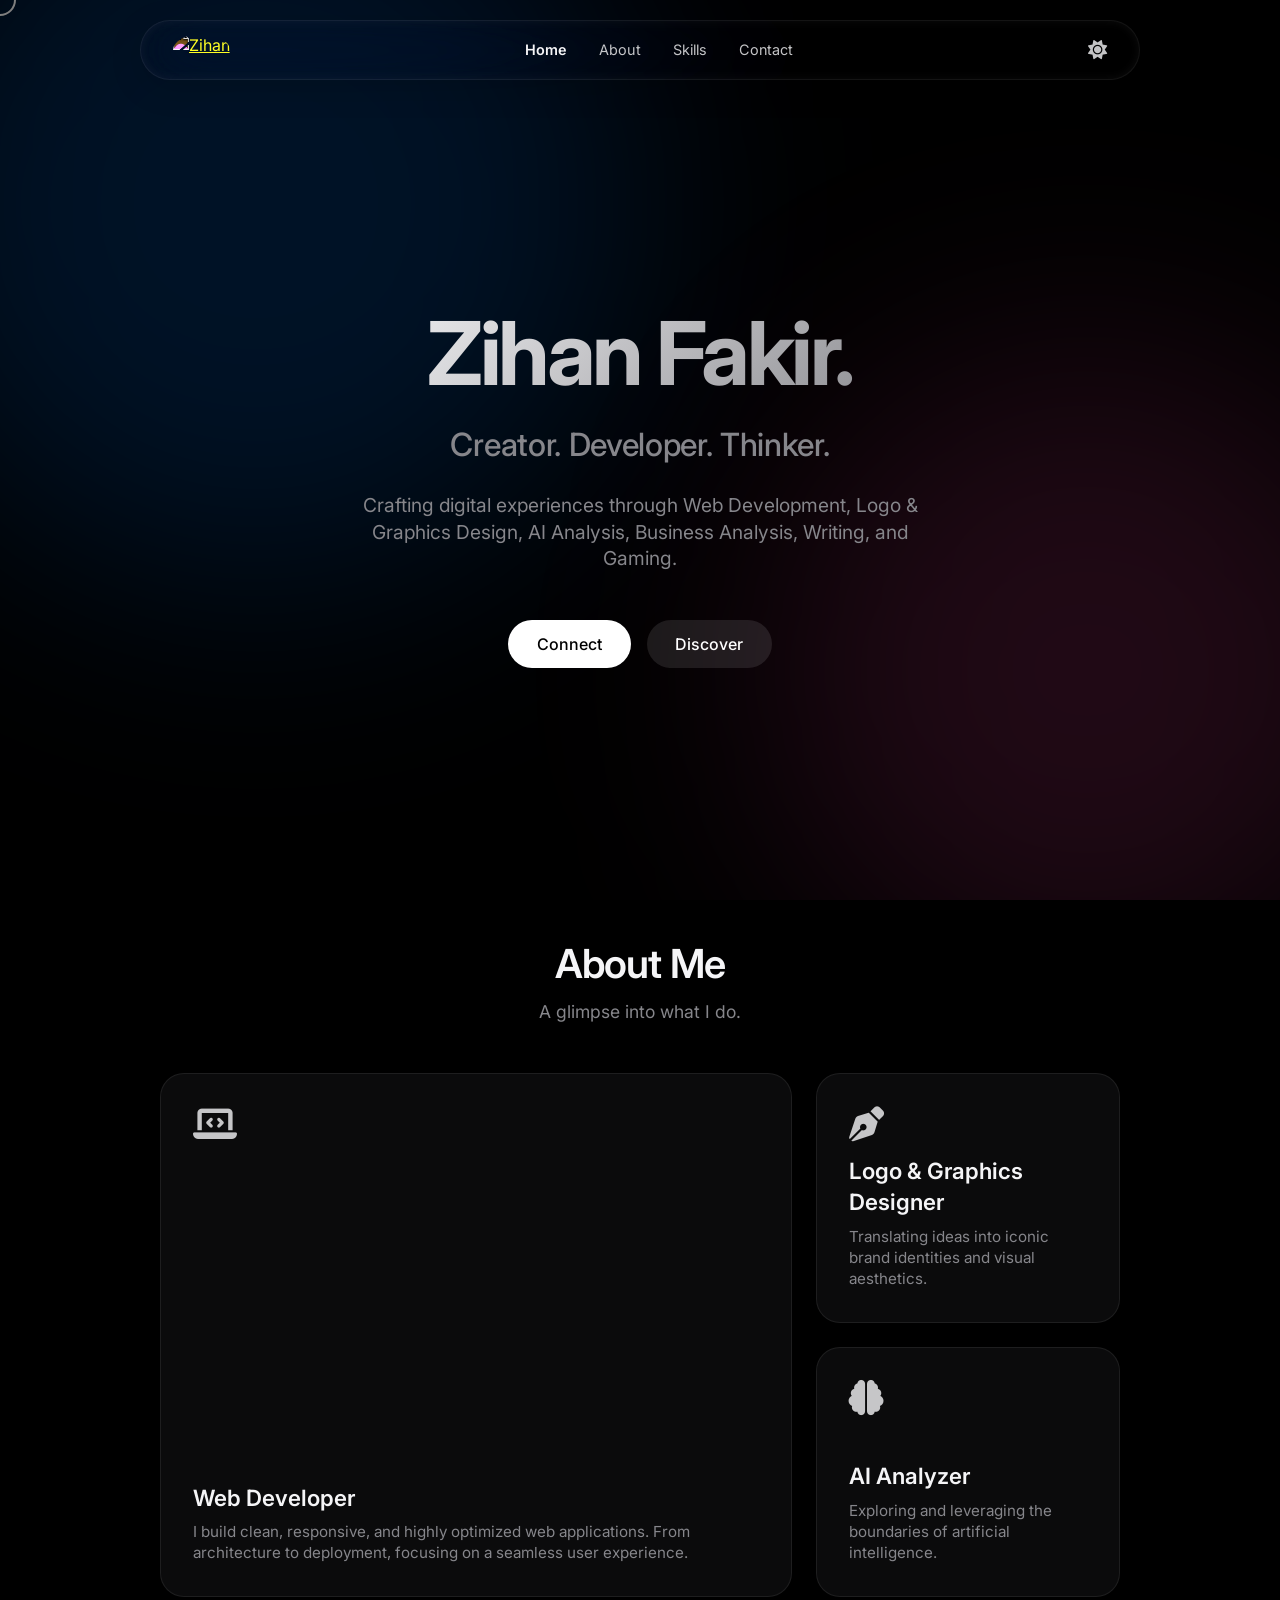
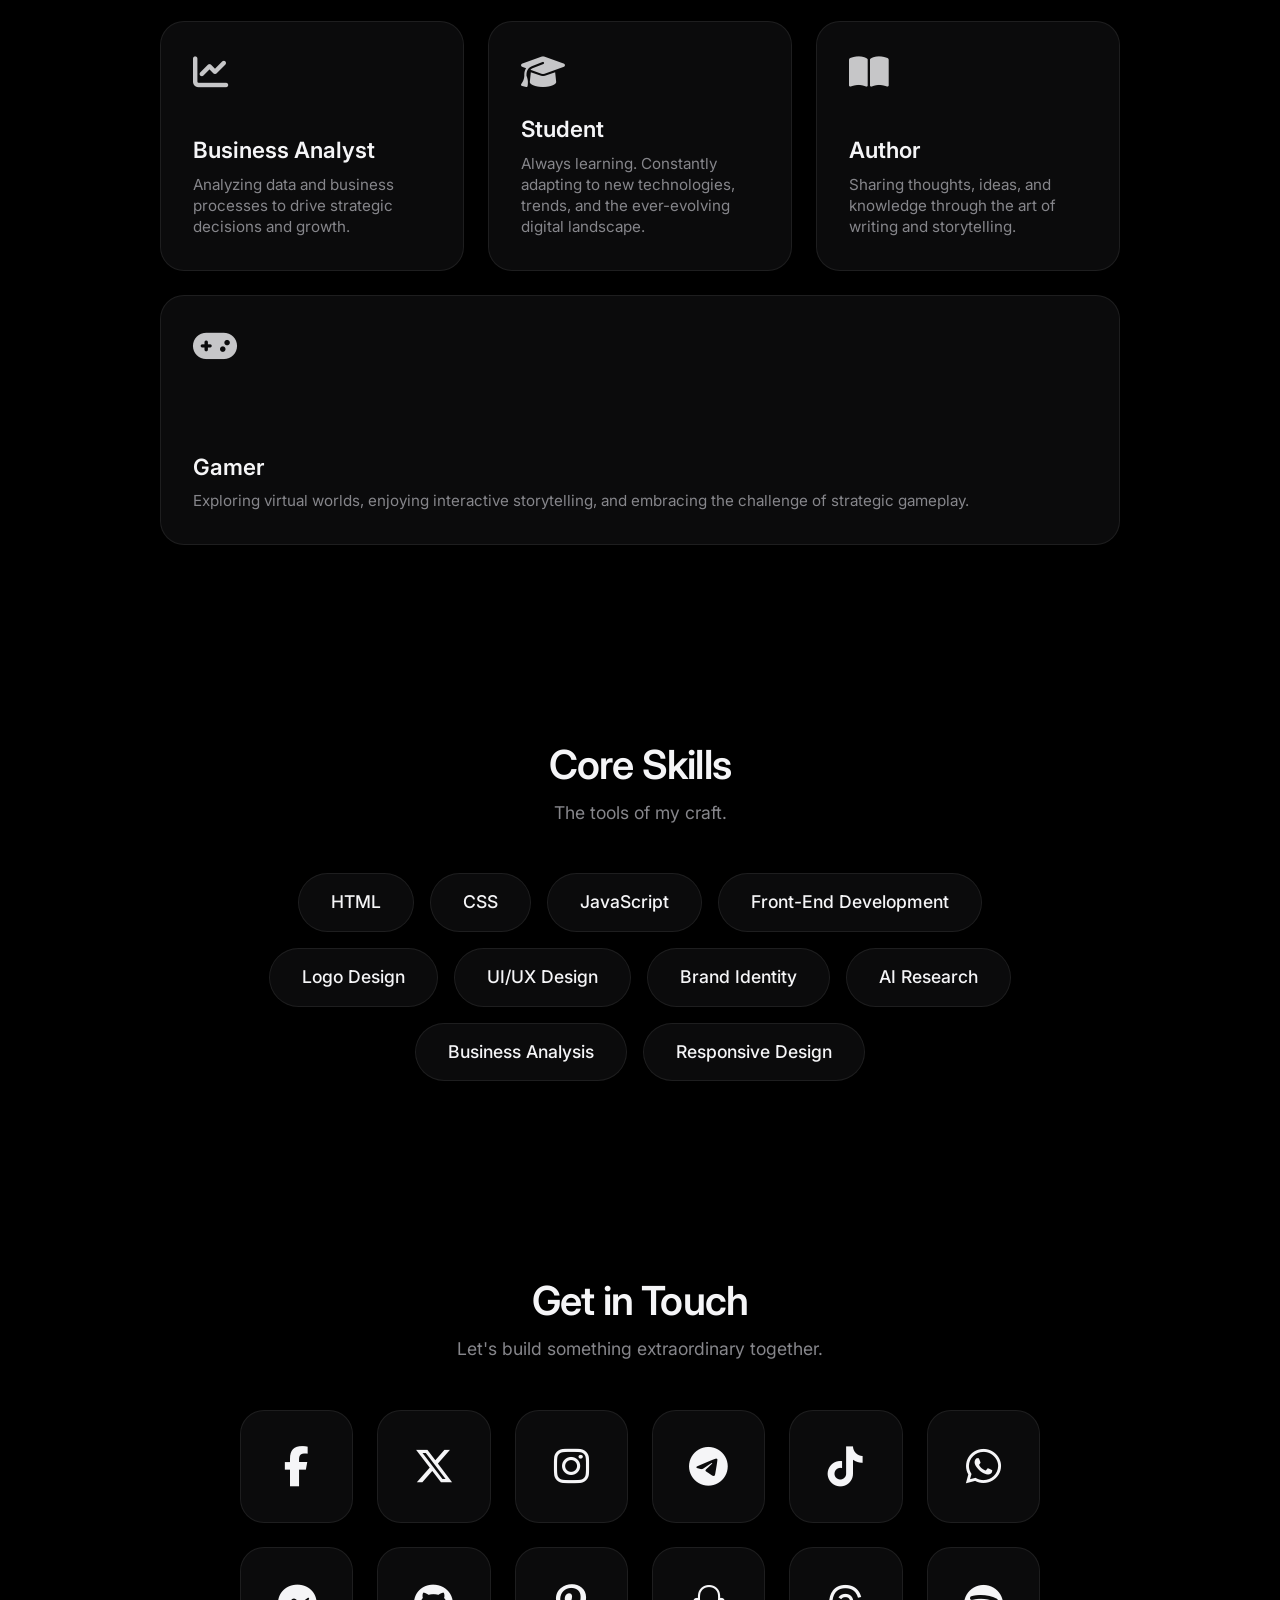
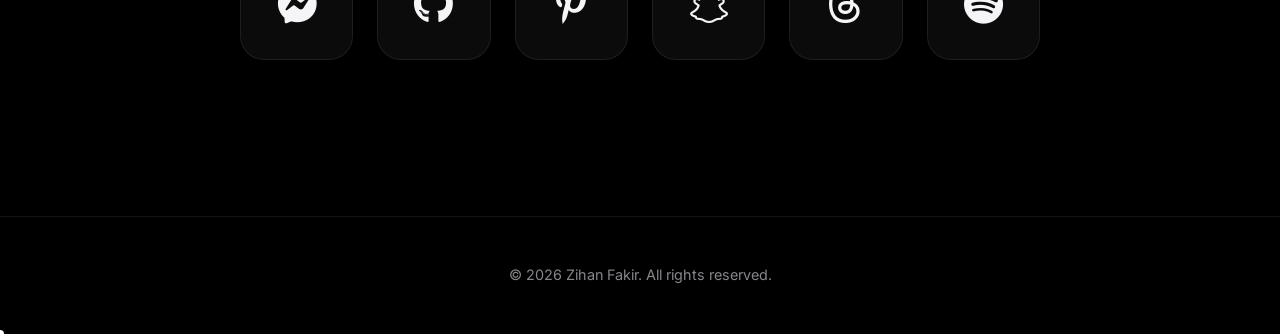
==== index.html @ da6b94a3 "Initial commit for bro domain" ====
<!DOCTYPE html>
<html lang="en" data-theme="dark">
<head>
    <meta charset="UTF-8">
    <meta name="viewport" content="width=device-width, initial-scale=1.0, maximum-scale=1.0, user-scalable=no">
    <meta name="description" content="Zihan Fakir (জিহান ফকির) - Professional Web Developer, Logo Designer, AI Analyzer, Business Analyst, Author, and Gamer.">
    <meta name="keywords" content="Zihan Fakir, জিহান ফকির, Web Developer, Logo Designer, AI Analyzer, Business Analyst, Author, Gamer, Graphics Designer, Zihan Fakir Portfolio">
    <meta name="author" content="Zihan Fakir">
    <link rel="canonical" href="https://zihanfakir.pro.bd/">
    
    <!-- Language Alternates for SEO -->
    <link rel="alternate" hreflang="ar" href="https://zihanfakir.ami.bd/">
    <link rel="alternate" hreflang="en" href="https://zihanfakir.pro.bd/">
    <link rel="alternate" hreflang="bn" href="https://জিহান.পাতা.বাংলা/">
    <link rel="alternate" hreflang="x-default" href="https://zihanfakir.pro.bd/">
    <meta name="theme-color" content="#000000">
    
    <!-- Open Graph / Facebook / WhatsApp -->
    <meta property="og:type" content="website">
    <meta property="og:url" content="https://zihanfakir.pro.bd/">
    <meta property="og:title" content="Zihan Fakir - Portfolio">
    <meta property="og:description" content="Professional Web Developer, Logo Designer, AI Analyzer, Business Analyst, Author, and Gamer.">
    <meta property="og:image" content="https://zihanfakir.pro.bd/assets/og-image-small.jpg">
    <meta property="og:image:type" content="image/jpeg">
    <meta property="og:image:width" content="1200">
    <meta property="og:image:height" content="630">

    <!-- Twitter / X -->
    <meta property="twitter:card" content="summary_large_image">
    <meta property="twitter:url" content="https://zihanfakir.pro.bd/">
    <meta property="twitter:title" content="Zihan Fakir - Portfolio">
    <meta property="twitter:description" content="Professional Web Developer, Logo Designer, AI Analyzer, Business Analyst, Author, and Gamer.">
    <meta property="twitter:image" content="https://zihanfakir.pro.bd/assets/og-image-small.jpg">

    <!-- Structured Data for Google (Schema.org) -->
    <script type="application/ld+json">
    {
      "@context": "https://schema.org/",
      "@type": "Person",
      "name": "Zihan Fakir",
      "alternateName": "জিহান ফকির",
      "url": "https://zihanfakir.pro.bd/",
      "image": "https://zihanfakir.pro.bd/assets/og-image.png",
      "sameAs": [
        "https://facebook.com/zihanfakir",
        "https://x.com/zihanfakir",
        "https://instagram.com/zihanfakir",
        "https://github.com/zihanfakir",
        "https://snapchat.com/add/zihanfakir",
        "https://threads.net/@zihanfakir",
        "https://tiktok.com/@zihanfakir",
        "https://pinterest.com/zihanfakir",
        "https://open.spotify.com/user/31cboxbn6rh4detgourruq4pz3ty",
        "https://t.me/zihanfakir"
      ],
      "jobTitle": "Web Developer, Logo Designer, Author & Gamer",
      "worksFor": {
        "@type": "Organization",
        "name": "Freelance"
      }
    }
    </script>

    <title>Zihan Fakir</title>
    <link rel="icon" type="image/png" href="assets/favicon.png" sizes="144x144">
    <link rel="apple-touch-icon" href="assets/favicon.png">
    
    <!-- Ultra Load Speed Optimizations: Preconnect to external domains -->
    <link rel="preconnect" href="https://fonts.googleapis.com">
    <link rel="preconnect" href="https://fonts.gstatic.com" crossorigin>
    <link rel="preconnect" href="https://cdnjs.cloudflare.com">

    <link rel="stylesheet" href="style.css?v=15">
    <link rel="stylesheet" href="https://cdnjs.cloudflare.com/ajax/libs/font-awesome/6.5.2/css/all.min.css" media="print" onload="this.media='all'">
    <noscript><link rel="stylesheet" href="https://cdnjs.cloudflare.com/ajax/libs/font-awesome/6.5.2/css/all.min.css"></noscript>
    <link href="https://fonts.googleapis.com/css2?family=Inter:wght@300;400;500;600;700&display=swap" rel="stylesheet">
</head>
<body>
    <div class="ambient-background">
        <div class="glow glow-1"></div>
        <div class="glow glow-2"></div>
    </div>

    <nav class="apple-nav">
        <div class="nav-content">
            <a href="#home" class="logo">
                <img id="main-logo" src="assets/2.png" alt="Zihan">
            </a>
            <div class="nav-links">
                <a href="#home">Home</a>
                <a href="#about">About</a>
                <a href="#skills">Skills</a>
                <a href="#contact">Contact</a>
            </div>
            <div class="nav-actions">
                <button id="theme-toggle" class="icon-btn" aria-label="Toggle Theme">
                    <i class="fas fa-sun"></i>
                </button>
                <button id="mobile-menu-btn" class="icon-btn mobile-menu-btn" aria-label="Menu">
                    <i class="fas fa-bars"></i>
                </button>
            </div>
        </div>
    </nav>

    <main>
        <section id="home" class="hero fade-in">
            <div class="hero-text">
                <h1 class="title">Zihan Fakir.</h1>
                <h2 class="subtitle">Creator. Developer. Thinker.</h2>
                <p class="description">Crafting digital experiences through Web Development, Logo & Graphics Design, AI Analysis, Business Analysis, Writing, and Gaming.</p>
                <div class="hero-actions">
                    <a href="#contact" class="btn btn-primary">Connect</a>
                    <a href="#about" class="btn btn-secondary">Discover</a>
                </div>
            </div>
        </section>

        <section id="about" class="bento-section scroll-reveal">
            <div class="section-heading">
                <h3>About Me</h3>
                <p>A glimpse into what I do.</p>
            </div>
            <div class="bento-grid">
                <div class="bento-item glass large">
                    <i class="fas fa-laptop-code item-icon"></i>
                    <h4>Web Developer</h4>
                    <p>I build clean, responsive, and highly optimized web applications. From architecture to deployment, focusing on a seamless user experience.</p>
                </div>
                <div class="bento-item glass">
                    <i class="fas fa-pen-nib item-icon"></i>
                    <h4>Logo & Graphics Designer</h4>
                    <p>Translating ideas into iconic brand identities and visual aesthetics.</p>
                </div>
                <div class="bento-item glass">
                    <i class="fas fa-brain item-icon"></i>
                    <h4>AI Analyzer</h4>
                    <p>Exploring and leveraging the boundaries of artificial intelligence.</p>
                </div>
                <div class="bento-item glass">
                    <i class="fas fa-chart-line item-icon"></i>
                    <h4>Business Analyst</h4>
                    <p>Analyzing data and business processes to drive strategic decisions and growth.</p>
                </div>
                <div class="bento-item glass">
                    <i class="fas fa-graduation-cap item-icon"></i>
                    <h4>Student</h4>
                    <p>Always learning. Constantly adapting to new technologies, trends, and the ever-evolving digital landscape.</p>
                </div>
                <div class="bento-item glass">
                    <i class="fas fa-book-open item-icon"></i>
                    <h4>Author</h4>
                    <p>Sharing thoughts, ideas, and knowledge through the art of writing and storytelling.</p>
                </div>
                <div class="bento-item glass wide">
                    <i class="fas fa-gamepad item-icon"></i>
                    <h4>Gamer</h4>
                    <p>Exploring virtual worlds, enjoying interactive storytelling, and embracing the challenge of strategic gameplay.</p>
                </div>
            </div>
        </section>

        <section id="skills" class="bento-section scroll-reveal">
            <div class="section-heading">
                <h3>Core Skills</h3>
                <p>The tools of my craft.</p>
            </div>
            <div class="skills-grid">
                <div class="skill-pill glass">HTML</div>
                <div class="skill-pill glass">CSS</div>
                <div class="skill-pill glass">JavaScript</div>
                <div class="skill-pill glass">Front-End Development</div>
                <div class="skill-pill glass">Logo Design</div>
                <div class="skill-pill glass">UI/UX Design</div>
                <div class="skill-pill glass">Brand Identity</div>
                <div class="skill-pill glass">AI Research</div>
                <div class="skill-pill glass">Business Analysis</div>
                <div class="skill-pill glass">Responsive Design</div>
            </div>
        </section>

        <section id="contact" class="contact-section scroll-reveal">
            <div class="section-heading">
                <h3>Get in Touch</h3>
                <p>Let's build something extraordinary together.</p>
            </div>
            <div class="social-bento">
                <a href="https://facebook.com/zihanfakir" target="_blank" rel="noopener noreferrer" class="glass social-link"><i class="fab fa-facebook-f"></i></a>
                <a href="https://x.com/zihanfakir" target="_blank" rel="noopener noreferrer" class="glass social-link"><i class="fa-brands fa-x-twitter"></i></a>
                <a href="https://instagram.com/zihanfakir" target="_blank" rel="noopener noreferrer" class="glass social-link"><i class="fab fa-instagram"></i></a>
                <a href="https://t.me/zihanfakir" target="_blank" rel="noopener noreferrer" class="glass social-link"><i class="fab fa-telegram-plane"></i></a>
                <a href="https://tiktok.com/@zihanfakir" target="_blank" rel="noopener noreferrer" class="glass social-link"><i class="fab fa-tiktok"></i></a>
                <a href="https://wa.me/8801402963123" target="_blank" rel="noopener noreferrer" class="glass social-link"><i class="fab fa-whatsapp"></i></a>
                <a href="https://m.me/zihanfakir" target="_blank" rel="noopener noreferrer" class="glass social-link"><i class="fab fa-facebook-messenger"></i></a>
                <a href="https://github.com/zihanfakir" target="_blank" rel="noopener noreferrer" class="glass social-link"><i class="fab fa-github"></i></a>
                <a href="https://pinterest.com/zihanfakir" target="_blank" rel="noopener noreferrer" class="glass social-link"><i class="fab fa-pinterest-p"></i></a>
                <a href="https://snapchat.com/add/zihanfakir" target="_blank" rel="noopener noreferrer" class="glass social-link"><i class="fa-brands fa-snapchat"></i></a>
                <a href="https://threads.net/@zihanfakir" target="_blank" rel="noopener noreferrer" class="glass social-link"><i class="fa-brands fa-threads"></i></a>
                <a href="https://open.spotify.com/user/31cboxbn6rh4detgourruq4pz3ty" target="_blank" rel="noopener noreferrer" class="glass social-link"><i class="fa-brands fa-spotify"></i></a>
            </div>
        </section>
    </main>

    <footer class="footer">
        <p>&copy; <span id="year"></span> Zihan Fakir. All rights reserved.</p>
    </footer>

    <script src="script.js?v=9" defer></script>
</body>
</html>
---- style.css ----
:root {
    /* Apple Dark Theme */
    --bg-color: #000000;
    --text-primary: #f5f5f7;
    --text-secondary: #86868b;
    --glass-bg: rgba(28, 28, 30, 0.4);
    --glass-border: rgba(255, 255, 255, 0.08);
    --nav-bg: rgba(0, 0, 0, 0.05);
    --btn-primary-bg: #ffffff;
    --btn-primary-text: #000000;
    --btn-secondary-bg: rgba(255, 255, 255, 0.1);
    --btn-secondary-text: #ffffff;
    
    /* Glows */
    --glow-1: rgba(0, 122, 255, 0.15); /* Blue */
    --glow-2: rgba(213, 63, 140, 0.15); /* Pink/Purple */
}

[data-theme="light"] {
    /* Apple Light Theme */
    --bg-color: #f5f5f7;
    --text-primary: #1d1d1f;
    --text-secondary: #86868b;
    --glass-bg: rgba(255, 255, 255, 0.5);
    --glass-border: rgba(0, 0, 0, 0.04);
    --nav-bg: rgba(255, 255, 255, 0.1);
    --btn-primary-bg: #000000;
    --btn-primary-text: #ffffff;
    --btn-secondary-bg: rgba(0, 0, 0, 0.08);
    --btn-secondary-text: #1d1d1f;
    
    /* Glows */
    --glow-1: rgba(0, 122, 255, 0.08);
    --glow-2: rgba(213, 63, 140, 0.08);
}

* {
    margin: 0;
    padding: 0;
    box-sizing: border-box;
    font-family: 'Inter', -apple-system, BlinkMacSystemFont, sans-serif;
    -webkit-font-smoothing: antialiased;
    scroll-behavior: smooth;
    
    /* Prevent text selection and mobile tap highlights */
    user-select: none;
    -webkit-user-select: none;
    -moz-user-select: none;
    -webkit-tap-highlight-color: transparent;
}

body {
    background-color: var(--bg-color);
    color: var(--text-primary);
    overflow-x: hidden;
    line-height: 1.4;
}

/* Subtle Ambient Glows - Hardware Accelerated for 120 FPS */
.ambient-background {
    position: fixed;
    top: 0;
    left: 0;
    width: 100%; /* Fixed 100vw causing horizontal scroll on mobile */
    height: 100vh;
    z-index: -1;
    overflow: hidden;
    pointer-events: none; /* Prevents invisible layer from blocking clicks */
}

.glow {
    position: absolute;
    filter: blur(120px);
    border-radius: 50%;
    animation: drift 20s infinite alternate linear;
    will-change: transform;
    transform: translate3d(0, 0, 0); /* Force GPU acceleration */
}

.glow-1 {
    width: 60vw;
    height: 60vw;
    top: -20%;
    left: -10%;
    background: var(--glow-1);
}

.glow-2 {
    width: 50vw;
    height: 50vw;
    bottom: -10%;
    right: -10%;
    background: var(--glow-2);
    animation-direction: alternate-reverse;
}

@keyframes drift {
    0% { transform: translate3d(0, 0, 0); }
    100% { transform: translate3d(5%, 10%, 0); }
}

/* Glassmorphism Utilities */
.glass {
    background: var(--glass-bg);
    backdrop-filter: blur(24px);
    -webkit-backdrop-filter: blur(24px);
    border: 1px solid var(--glass-border);
}

/* Navigation - Liquid Glass Style */
.apple-nav {
    position: fixed;
    top: 20px;
    left: 50%;
    transform: translate3d(-50%, 0, 0);
    width: 90%;
    max-width: 1000px;
    background: var(--nav-bg);
    backdrop-filter: blur(30px) saturate(150%);
    -webkit-backdrop-filter: blur(30px) saturate(150%);
    border: 1px solid var(--glass-border);
    box-shadow: 0 8px 32px rgba(0, 0, 0, 0.15), inset 0 0 10px rgba(255, 255, 255, 0.05);
    border-radius: 100px;
    z-index: 1000;
}

.nav-content {
    max-width: 1000px;
    margin: 0 auto;
    display: flex;
    justify-content: space-between;
    align-items: center;
    padding: 0.8rem 2rem;
    position: relative;
}

.logo {
    display: flex;
    align-items: center;
}

.logo img {
    height: 32px;
    border-radius: 50%;
    transition: transform 0.3s cubic-bezier(0.22, 1, 0.36, 1);
}

[data-theme="dark"] .logo img {
    filter: invert(1) brightness(2);
}

.logo img:hover {
    transform: scale(1.05) translate3d(0, 0, 0);
}

.nav-links {
    display: flex;
    gap: 2rem;
}

.nav-links a {
    color: var(--text-primary);
    text-decoration: none;
    font-size: 0.9rem;
    font-weight: 400;
    opacity: 0.8;
    transition: opacity 0.2s ease;
    position: relative;
}

.nav-links a:hover, .nav-links a.active {
    opacity: 1;
}

.nav-links a.active {
    font-weight: 600;
}

.nav-actions {
    display: flex;
    gap: 1rem;
    align-items: center;
}

.icon-btn {
    background: none;
    border: none;
    color: var(--text-primary);
    font-size: 1.2rem;
    cursor: pointer;
    opacity: 0.8;
    transition: opacity 0.2s ease, transform 0.2s cubic-bezier(0.22, 1, 0.36, 1);
}

.icon-btn:hover {
    opacity: 1;
    transform: scale(1.1) translate3d(0, 0, 0);
}

.mobile-menu-btn {
    display: none;
}

/* Main Layout */
main {
    max-width: 1000px;
    margin: 0 auto;
    padding: 120px 20px 60px;
}

.section-heading {
    text-align: center;
    margin-bottom: 3rem;
}

.section-heading h3 {
    font-size: 2.5rem;
    font-weight: 600;
    letter-spacing: -0.02em;
    margin-bottom: 0.5rem;
}

.section-heading p {
    font-size: 1.1rem;
    color: var(--text-secondary);
}

/* Hero Section */
.hero {
    min-height: 80vh;
    min-height: 80svh; /* Safari dynamic viewport support */
    display: flex;
    align-items: center;
    justify-content: center;
    text-align: center;
}

.hero-text {
    max-width: 800px;
}

.title {
    font-size: clamp(2.5rem, 10vw, 5.5rem); /* Fluid scaling prevents overflow on small screens */
    font-weight: 700;
    letter-spacing: -0.04em;
    margin-bottom: 0.5rem;
    background: linear-gradient(135deg, var(--text-primary) 0%, var(--text-secondary) 100%);
    -webkit-background-clip: text;
    -webkit-text-fill-color: transparent;
}

.subtitle {
    font-size: 2rem;
    font-weight: 500;
    color: var(--text-secondary);
    margin-bottom: 1.5rem;
    letter-spacing: -0.01em;
}

.description {
    font-size: 1.2rem;
    color: var(--text-secondary);
    margin-bottom: 3rem;
    max-width: 600px;
    margin-left: auto;
    margin-right: auto;
}

.hero-actions {
    display: flex;
    gap: 1rem;
    justify-content: center;
}

.btn {
    padding: 0.8rem 1.8rem;
    border-radius: 100px;
    font-size: 1rem;
    font-weight: 500;
    text-decoration: none;
    transition: transform 0.2s cubic-bezier(0.22, 1, 0.36, 1), opacity 0.2s ease;
}

.btn:active {
    transform: scale(0.95) translate3d(0, 0, 0);
}

.btn-primary {
    background: var(--btn-primary-bg);
    color: var(--btn-primary-text);
}

.btn-primary:hover {
    opacity: 0.9;
}

.btn-secondary {
    background: var(--btn-secondary-bg);
    color: var(--btn-secondary-text);
}

.btn-secondary:hover {
    background: rgba(134, 134, 139, 0.2);
}

/* Bento Grid System */
.bento-section {
    padding: 6rem 0;
}

.bento-grid {
    display: grid;
    grid-template-columns: repeat(3, 1fr);
    grid-auto-rows: 250px;
    gap: 1.5rem;
}

.bento-item {
    border-radius: 24px;
    padding: 2rem;
    display: flex;
    flex-direction: column;
    justify-content: flex-end;
    position: relative;
    overflow: hidden;
    transition: transform 0.4s cubic-bezier(0.22, 1, 0.36, 1), box-shadow 0.4s ease;
}

.bento-item:hover {
    transform: translate3d(0, -5px, 0);
    box-shadow: 0 10px 40px rgba(0, 0, 0, 0.1);
}

.item-icon {
    font-size: 2.2rem;
    color: var(--text-primary);
    opacity: 0.8;
    margin-bottom: auto;
}

.bento-item h4 {
    font-size: 1.4rem;
    font-weight: 600;
    margin-bottom: 0.5rem;
}

.bento-item p {
    font-size: 0.95rem;
    color: var(--text-secondary);
}

.bento-item.large {
    grid-column: span 2;
    grid-row: span 2;
}

.bento-item.wide {
    grid-column: span 3;
    grid-row: span 1;
}

.bento-item.medium {
    grid-column: span 2;
    grid-row: span 1;
}

/* Skills */
.skills-grid {
    display: flex;
    flex-wrap: wrap;
    gap: 1rem;
    justify-content: center;
    max-width: 800px;
    margin: 0 auto;
}

.skill-pill {
    padding: 1rem 2rem;
    border-radius: 100px;
    font-size: 1.1rem;
    font-weight: 500;
    transition: transform 0.3s cubic-bezier(0.22, 1, 0.36, 1);
}

.skill-pill:hover {
    transform: scale(1.05) translate3d(0, 0, 0);
}

/* Contact / Social Bento */
.contact-section {
    padding: 6rem 0;
}

.social-bento {
    display: grid;
    grid-template-columns: repeat(auto-fit, minmax(100px, 1fr));
    gap: 1.5rem;
    max-width: 800px;
    margin: 0 auto;
}

.social-link {
    aspect-ratio: 1;
    border-radius: 24px;
    display: flex;
    align-items: center;
    justify-content: center;
    font-size: 2.5rem;
    color: var(--text-primary);
    text-decoration: none;
    transition: transform 0.4s cubic-bezier(0.22, 1, 0.36, 1), background-color 0.4s ease;
}

.social-link:hover {
    transform: scale(1.1) translate3d(0, 0, 0);
    background-color: var(--btn-primary-bg);
    color: var(--btn-primary-text);
}

/* Footer */
.footer {
    text-align: center;
    padding: 3rem;
    color: var(--text-secondary);
    font-size: 0.9rem;
    border-top: 1px solid var(--glass-border);
}

/* God Level Smooth Load Animations */
.fade-in {
    opacity: 0;
    animation: fadeInUp 0.8s cubic-bezier(0.22, 1, 0.36, 1) forwards;
}

@keyframes fadeInUp {
    from {
        opacity: 0;
        transform: translate3d(0, 40px, 0);
    }
    to {
        opacity: 1;
        transform: translate3d(0, 0, 0);
    }
}

/* Safe Scroll Animations */
.scroll-reveal {
    opacity: 0;
    transform: translateY(40px);
    transition: opacity 0.8s cubic-bezier(0.22, 1, 0.36, 1), transform 0.8s cubic-bezier(0.22, 1, 0.36, 1);
}

.scroll-reveal.visible {
    opacity: 1;
    transform: translateY(0);
}

.hero { animation-delay: 0.1s; }
#about { transition-delay: 0.2s; }
#skills { transition-delay: 0.3s; }
#contact { transition-delay: 0.4s; }

/* Custom Scrollbar for God-Level Polish */
::-webkit-scrollbar {
    width: 8px;
}
::-webkit-scrollbar-track {
    background: var(--bg-color);
}
::-webkit-scrollbar-thumb {
    background: var(--glass-border);
    border-radius: 10px;
}
::-webkit-scrollbar-thumb:hover {
    background: var(--text-secondary);
}

/* Mobile Responsiveness & 120fps fixes */
@media (max-width: 900px) {
    .bento-grid {
        grid-template-columns: repeat(2, 1fr);
    }
    .bento-item.large {
        grid-column: span 2;
        grid-row: span 1;
    }
    .bento-item.wide, .bento-item.medium {
        grid-column: span 2;
    }
}

@media (max-width: 768px) {
    /* Extreme performance optimizations for mobile (Zero Lag) */
    :root {
        --nav-bg: rgba(0, 0, 0, 0.85);
        --glass-bg: rgba(28, 28, 30, 0.85);
    }
    [data-theme="light"] {
        --nav-bg: rgba(255, 255, 255, 0.9);
        --glass-bg: rgba(255, 255, 255, 0.85);
    }

    /* Glow is now optimized at the bottom of the file instead of hidden completely */
    
    .glass {
        backdrop-filter: none !important;
        -webkit-backdrop-filter: none !important;
    }
    
    .apple-nav {
        backdrop-filter: none !important;
        -webkit-backdrop-filter: none !important;
    }

    .nav-links {
        position: absolute;
        top: 120%;
        left: 0;
        width: 100%;
        flex-direction: column;
        background: var(--nav-bg);
        backdrop-filter: none;
        -webkit-backdrop-filter: none;
        padding: 1.5rem 0;
        border-radius: 24px;
        border: 1px solid var(--glass-border);
        box-shadow: 0 10px 40px rgba(0,0,0,0.2);
        opacity: 0;
        pointer-events: none;
        transform: translate3d(0, -10px, 0);
        transition: all 0.4s cubic-bezier(0.22, 1, 0.36, 1);
        gap: 1.5rem;
        /* Removed will-change to fix iOS Safari flickering bug */
    }
    
    .nav-links.active {
        opacity: 1;
        pointer-events: all;
        transform: translate3d(0, 5px, 0);
    }
    
    .nav-links a {
        font-size: 1.1rem;
        text-align: center;
        display: block;
    }
    
    .mobile-menu-btn {
        display: flex;
        padding: 0.5rem; /* Increase tap target size for better accessibility */
    }
}

@media (max-width: 600px) {
    .subtitle { font-size: 1.2rem; }
    
    .nav-content {
        padding: 0.6rem 1rem;
    }
    
    .bento-grid {
        grid-template-columns: 1fr;
        grid-auto-rows: minmax(200px, auto);
        gap: 1rem; /* Reduce gap for tiny screens */
    }
    
    .bento-item {
        padding: 1.5rem;
    }
    
    .bento-item.large, .bento-item.wide, .bento-item.medium {
        grid-column: span 1;
        grid-row: auto;
    }
    
    .social-bento {
        grid-template-columns: repeat(3, 1fr);
        gap: 1rem; /* Reduce gap for tiny screens */
    }
    
    .social-link {
        font-size: 1.8rem;
        border-radius: 16px;
    }
    
    main {
        padding: 100px 15px 40px; /* Reduce padding for small screens */
    }
}

/* Custom Cursor for PC */
@media (pointer: fine) {
    body, a, button, .icon-btn, .social-link {
        cursor: none !important;
    }
    
    .custom-cursor, .custom-cursor-follower {
        position: fixed;
        pointer-events: none;
        z-index: 9999;
        border-radius: 50%;
        transform: translate(-50%, -50%);
        transition: transform 0.1s ease;
        mix-blend-mode: difference;
    }
    
    .custom-cursor {
        width: 8px;
        height: 8px;
        background-color: #fff;
    }
    
    .custom-cursor-follower {
        width: 32px;
        height: 32px;
        border: 2px solid #fff;
        opacity: 0.5;
        transition: transform 0.15s ease-out, width 0.2s, height 0.2s, background-color 0.2s, opacity 0.2s;
    }
    
    .custom-cursor-follower.hover {
        width: 48px;
        height: 48px;
        background-color: #fff;
        border-color: transparent;
        opacity: 0.2;
    }
}

/* 🚀 God-Level Mobile Performance Optimizations */
@media (max-width: 768px) {
    /* 1. Disable ambient background completely for a solid color background on mobile */
    .ambient-background, .glow {
        display: none !important;
    }
    
    /* 2. Remove blur but keep translucent background so text is readable */
    .apple-nav {
        backdrop-filter: none !important;
        -webkit-backdrop-filter: none !important;
        background: var(--nav-bg) !important;
        /* Keep border and shadow so it looks like a pill */
    }

    .glass {
        backdrop-filter: none !important;
        -webkit-backdrop-filter: none !important;
    }
    
    /* 3. Disable hover-state transitions to prevent accidental repaints on touch scroll */
    .bento-item, .skill-pill, .social-link {
        transition: transform 0.2s ease, opacity 0.2s ease !important;
        box-shadow: none !important;
    }

    /* 4. ULTRA LOAD SPEED: Disable all fade-in animations on mobile so content appears instantly */
    .fade-in, .scroll-reveal {
        opacity: 1 !important;
        transform: none !important;
        animation: none !important;
        transition: none !important;
    }
}
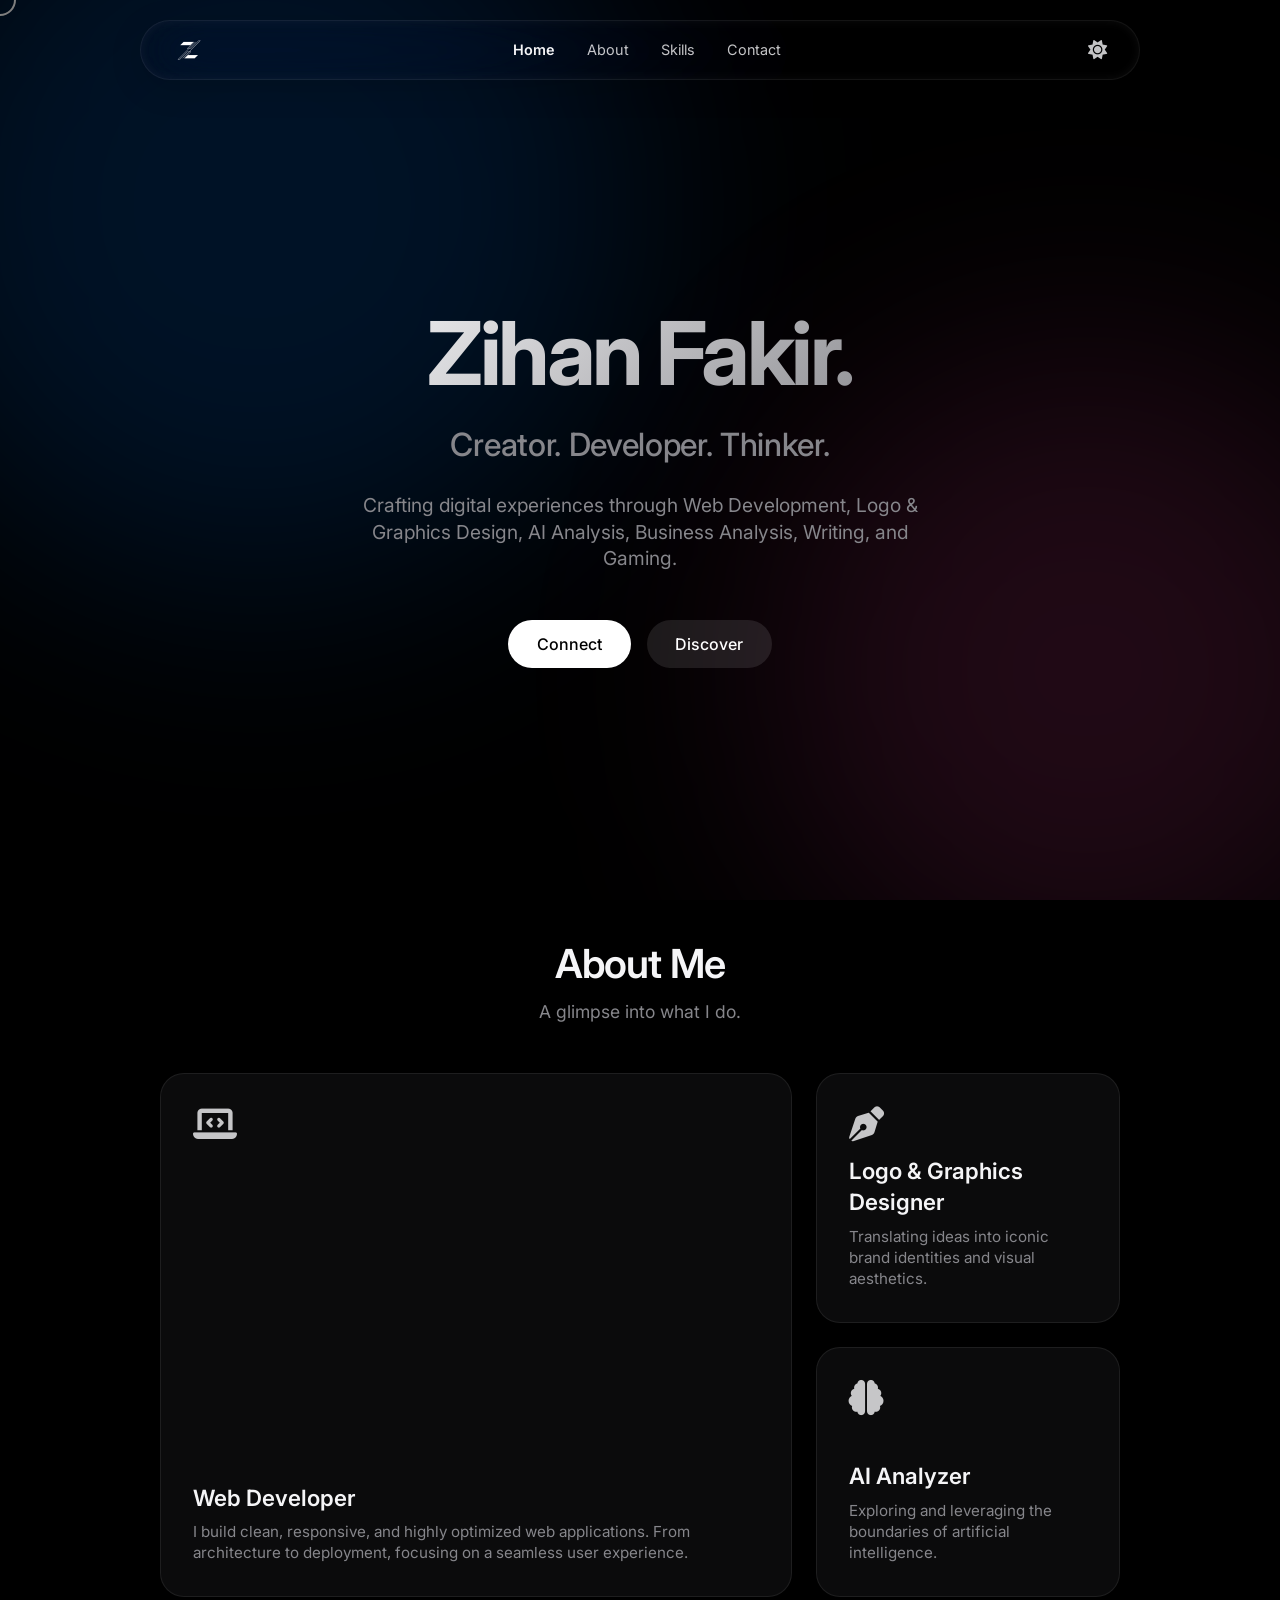
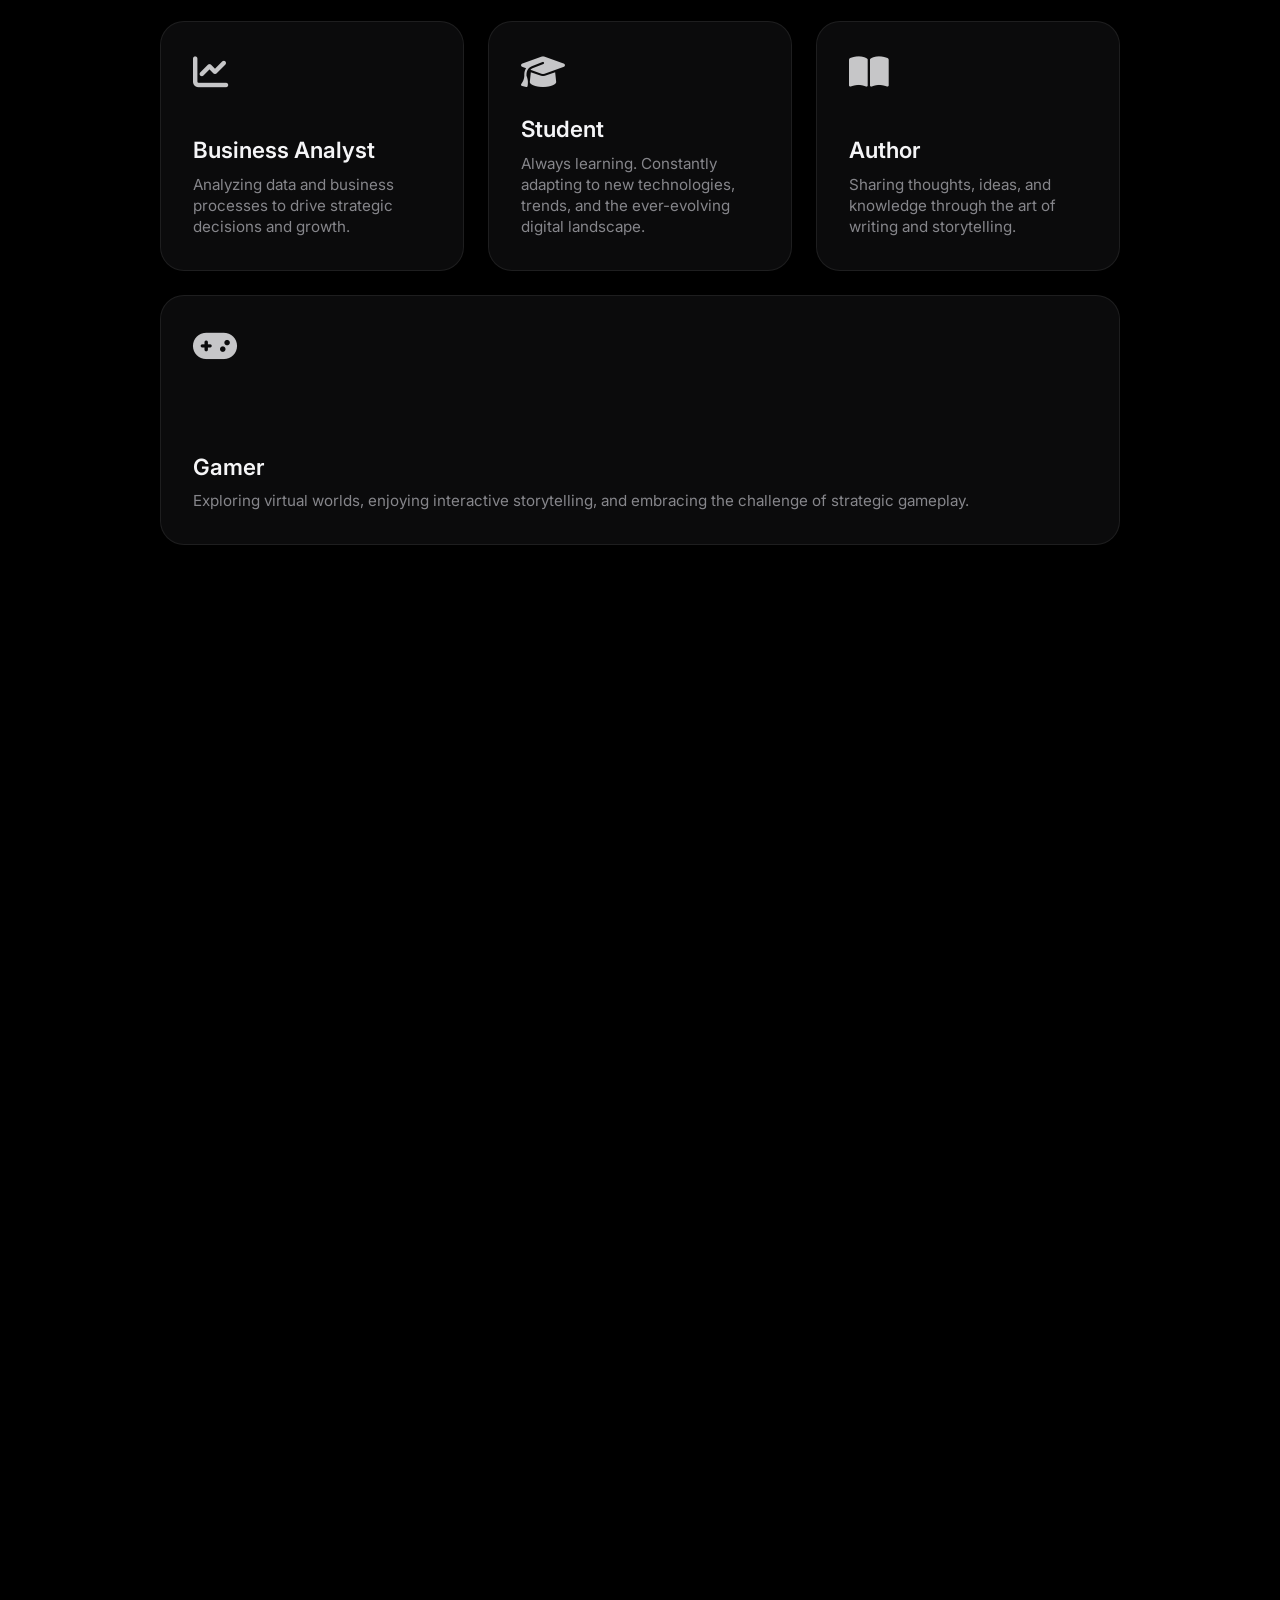
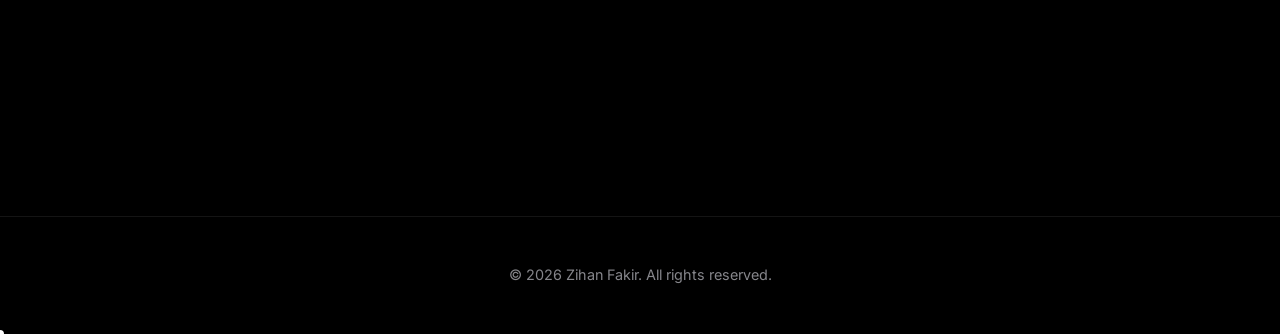
==== commit ee7d1cda: "Remove legacy Arabic hreflang" ====
--- a/index.html
+++ b/index.html
@@ -9,7 +9,7 @@
     <link rel="canonical" href="https://zihanfakir.pro.bd/">
     
     <!-- Language Alternates for SEO -->
-    <link rel="alternate" hreflang="ar" href="https://zihanfakir.ami.bd/">
+    
     <link rel="alternate" hreflang="en" href="https://zihanfakir.pro.bd/">
     <link rel="alternate" hreflang="bn" href="https://জিহান.পাতা.বাংলা/">
     <link rel="alternate" hreflang="x-default" href="https://zihanfakir.pro.bd/">
